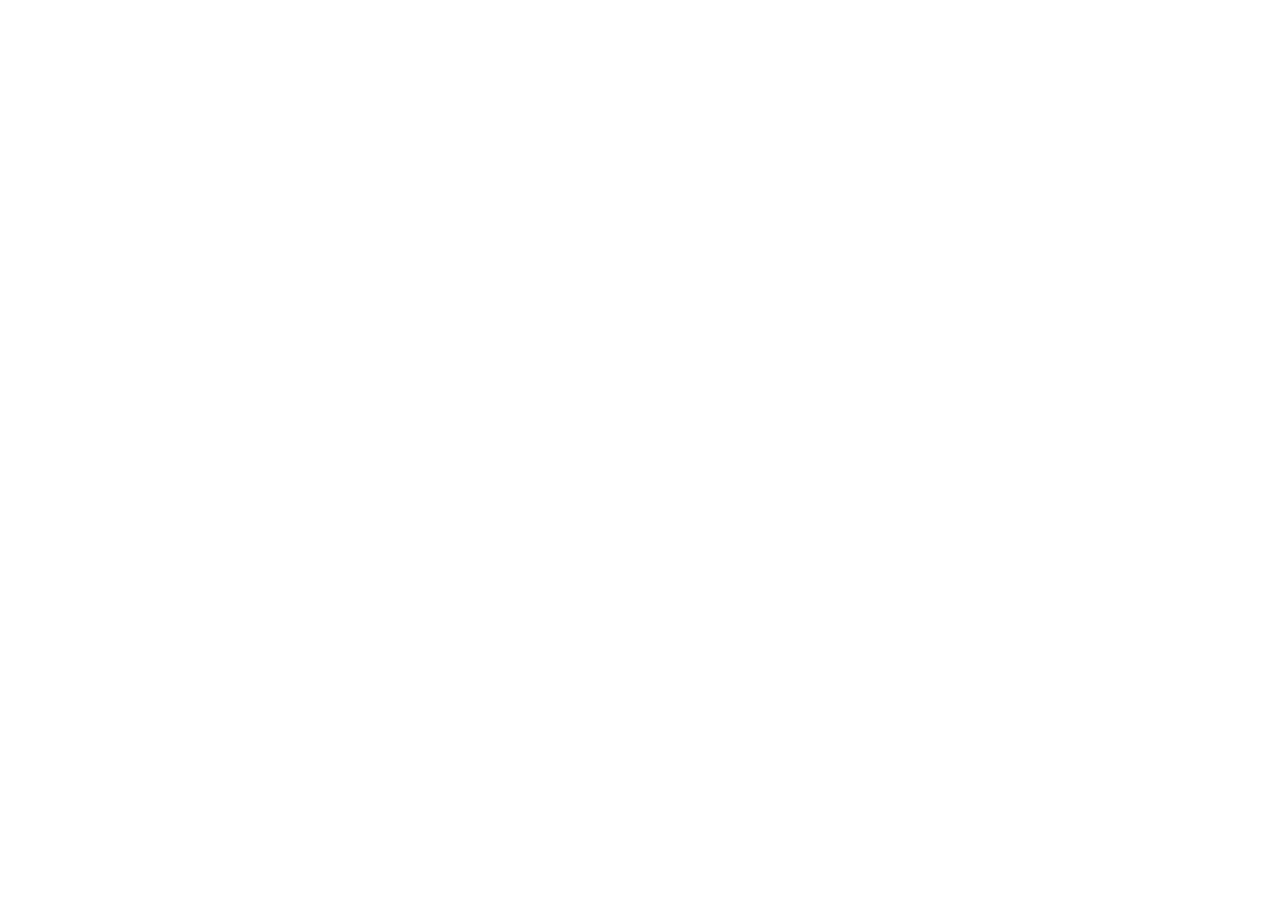
==== app/index.html @ faef858a "fix homepage" ====
<!DOCTYPE html>
<html lang="vi">

<head>
  <meta charset="UTF-8">
  <meta name="viewport" content="width=device-width, initial-scale=1.0">
  <title>Quản Lý Cửa Hàng - Fixed Header Table</title>
  <link rel="stylesheet" href="https://cdnjs.cloudflare.com/ajax/libs/font-awesome/6.0.0/css/all.min.css">
  <style>
    :root {
      --primary-color: #3498db;
      --dark-color: #2c3e50;
      --bg-color: #f4f7f6;
      --white: #ffffff;
      --sidebar-width: 260px;
    }

    * {
      margin: 0;
      padding: 0;
      box-sizing: border-box;
      font-family: 'Segoe UI', sans-serif;
    }

    body {
      background-color: var(--bg-color);
      overflow-x: hidden;
    }

    .container {
      display: flex;
      min-height: 100vh;
    }

    /* Sidebar */
    .sidebar {
      width: var(--sidebar-width);
      background: var(--dark-color);
      color: white;
      padding: 25px;
      position: fixed;
      height: 100vh;
      left: 0;
      z-index: 1000;
      transition: 0.3s;
    }

    .sidebar h2 {
      margin-bottom: 30px;
      text-align: center;
      color: var(--primary-color);
    }

    .sidebar ul {
      list-style: none;
    }

    .sidebar ul li {
      padding: 12px;
      cursor: pointer;
      border-radius: 8px;
      margin-bottom: 5px;
      display: flex;
      align-items: center;
    }

    .sidebar ul li i {
      margin-right: 15px;
    }

    .sidebar ul li.active {
      background: #34495e;
      color: var(--primary-color);
    }

    /* Main Content */
    .main-content {
      flex: 1;
      margin-left: var(--sidebar-width);
      padding: 25px;
      width: 100%;
      transition: 0.3s;
    }

    header {
      display: flex;
      justify-content: space-between;
      align-items: center;
      background: var(--white);
      padding: 15px 20px;
      border-radius: 10px;
      margin-bottom: 25px;
      box-shadow: 0 2px 10px rgba(0, 0, 0, 0.05);
    }

    .menu-btn {
      display: none;
      background: none;
      border: none;
      font-size: 1.4rem;
      cursor: pointer;
    }

    /* Stats Grid */
    .stats {
      display: grid;
      grid-template-columns: repeat(auto-fit, minmax(200px, 1fr));
      gap: 20px;
      margin-bottom: 25px;
    }

    .card {
      background: var(--white);
      padding: 20px;
      border-radius: 12px;
      box-shadow: 0 4px 6px rgba(0, 0, 0, 0.02);
    }

    .card h3 {
      font-size: 0.8rem;
      color: #7f8c8d;
      text-transform: uppercase;
    }

    .card p {
      font-size: 1.5rem;
      font-weight: bold;
      margin-top: 5px;
    }

    /* --- PHẦN FIX: TABLE CONTAINER --- */
    .table-section {
      background: var(--white);
      border-radius: 12px;
      box-shadow: 0 4px 6px rgba(0, 0, 0, 0.02);
      display: flex;
      flex-direction: column;
      max-height: 400px;
      /* Giới hạn chiều cao để thấy hiệu ứng cuộn */
    }

    .table-title {
      padding: 20px;
      background: var(--white);
      border-radius: 12px 12px 0 0;
      border-bottom: 1px solid #eee;
      position: sticky;
      top: 0;
      z-index: 10;
    }

    .table-wrapper {
      overflow-y: auto;
      /* Cuộn dọc cho dữ liệu */
      overflow-x: auto;
      /* Cuộn ngang cho mobile */
      flex: 1;
    }

    table {
      width: 100%;
      border-collapse: collapse;
      min-width: 600px;
    }

    /* Sticky Header cho Table */
    thead th {
      position: sticky;
      top: 0;
      /* Dính vào top của table-wrapper */
      background: #f8f9fa;
      z-index: 5;
      padding: 15px;
      text-align: left;
      color: #7f8c8d;
      font-size: 0.85rem;
      border-bottom: 2px solid #eee;
    }

    td {
      padding: 15px;
      border-bottom: 1px solid #eee;
      font-size: 0.95rem;
    }

    .status {
      padding: 4px 10px;
      border-radius: 20px;
      font-size: 0.75rem;
      background: #e8f5e9;
      color: #2e7d32;
      font-weight: bold;
    }

    /* Mobile Responsive */
    @media (max-width: 992px) {
      .sidebar {
        left: -100%;
      }

      .sidebar.active {
        left: 0;
      }

      .main-content {
        margin-left: 0;
      }

      .menu-btn {
        display: block;
      }
    }

    @media (max-width: 600px) {
      .stats {
        grid-template-columns: repeat(2, 1fr);
      }

      .table-section {
        max-height: 500px;
      }

      /* Tăng chiều cao trên mobile */
    }

    .overlay {
      display: none;
      position: fixed;
      top: 0;
      left: 0;
      width: 100%;
      height: 100%;
      background: rgba(0, 0, 0, 0.5);
      z-index: 999;
    }

    .overlay.active {
      display: block;
    }

    /* Loại bỏ định dạng mặc định của thẻ a trong sidebar */
    .sidebar ul li a {
      text-decoration: none;
      /* Bỏ gạch chân */
      color: inherit;
      /* Ăn theo màu chữ của thẻ li cha */
      display: block;
      /* Giúp người dùng bấm vào toàn bộ vùng của li chứ không chỉ mỗi chữ */
      width: 100%;
    }
  </style>
</head>

<body>

  <div class="overlay" id="overlay"></div>

  <div class="container">
    <div id="sidebar-container"></div>
    <!-- <aside class="sidebar" id="sidebar">
      <h2>ShopAdmin</h2>
      <ul>
        <li class="active">
          <a href="./index.html"><i class="fas fa-home"></i> Tổng quan</a>
        </li>
        <li>
          <a href="./products/index.html"><i class="fas fa-box"></i> Sản phẩm</a>
        </li>
        <li>
          <a href="./orders/index.html"><i class="fas fa-shopping-bag"></i> Đơn hàng</a>
        </li>
        <li>
          <a href="./customers/index.html"><i class="fas fa-users"></i> Khách hàng</a>
        </li>
        <li>
          <a href="./reports/index.html"><i class="fas fa-chart-line"></i> Báo cáo</a>
        </li>
      </ul>
    </aside> -->

    <main class="main-content">
      <header>
        <button class="menu-btn" id="menuToggle"><i class="fas fa-bars"></i></button>
        <div class="user"><strong>Admin</strong> <i class="fas fa-user-circle"></i></div>
      </header>

      <section class="stats">
        <div class="card">
          <h3>Doanh thu</h3>
          <p>2.500.000đ</p>
        </div>
        <div class="card">
          <h3>Đơn mới</h3>
          <p>12</p>
        </div>
      </section>

      <section class="table-section">
        <div class="table-title">
          <h3>Đơn hàng gần đây</h3>
        </div>
        <div class="table-wrapper">
          <table>
            <thead>
              <tr>
                <th>Mã đơn</th>
                <th>Khách hàng</th>
                <th>Trạng thái</th>
                <th>Tổng tiền</th>
              </tr>
            </thead>
            <tbody>
              <tr>
                <td>#1234</td>
                <td>Anh Tuấn</td>
                <td><span class="status">Thành công</span></td>
                <td>500.000đ</td>
              </tr>
              <tr>
                <td>#1235</td>
                <td>Chị Lan</td>
                <td><span class="status">Thành công</span></td>
                <td>1.200.000đ</td>
              </tr>
              <tr>
                <td>#1236</td>
                <td>Minh Hoàng</td>
                <td><span class="status">Thành công</span></td>
                <td>350.000đ</td>
              </tr>
              <tr>
                <td>#1237</td>
                <td>Thu Hà</td>
                <td><span class="status">Thành công</span></td>
                <td>900.000đ</td>
              </tr>
              <tr>
                <td>#1238</td>
                <td>Quốc Anh</td>
                <td><span class="status">Thành công</span></td>
                <td>1.500.000đ</td>
              </tr>
              <tr>
                <td>#1239</td>
                <td>Bảo Ngọc</td>
                <td><span class="status">Thành công</span></td>
                <td>750.000đ</td>
              </tr>
              <tr>
                <td>#1240</td>
                <td>Hữu Thắng</td>
                <td><span class="status">Thành công</span></td>
                <td>2.100.000đ</td>
              </tr>
              <tr>
                <td>#1241</td>
                <td>Thanh Trúc</td>
                <td><span class="status">Thành công</span></td>
                <td>480.000đ</td>
              </tr>
            </tbody>
          </table>
        </div>
      </section>
    </main>
  </div>
  <script type="module" src="./home/main.js"></script>
  <script src="./components/sidebar/sidebar.js">
    // const menuToggle = document.getElementById('menuToggle');
    // const sidebar = document.getElementById('sidebar');
    // const overlay = document.getElementById('overlay');

    // function toggleMenu() {
    //   sidebar.classList.toggle('active');
    //   overlay.classList.toggle('active');
    // }

    // menuToggle.addEventListener('click', toggleMenu);
    // overlay.addEventListener('click', toggleMenu);

  </script>


</body>

</html>
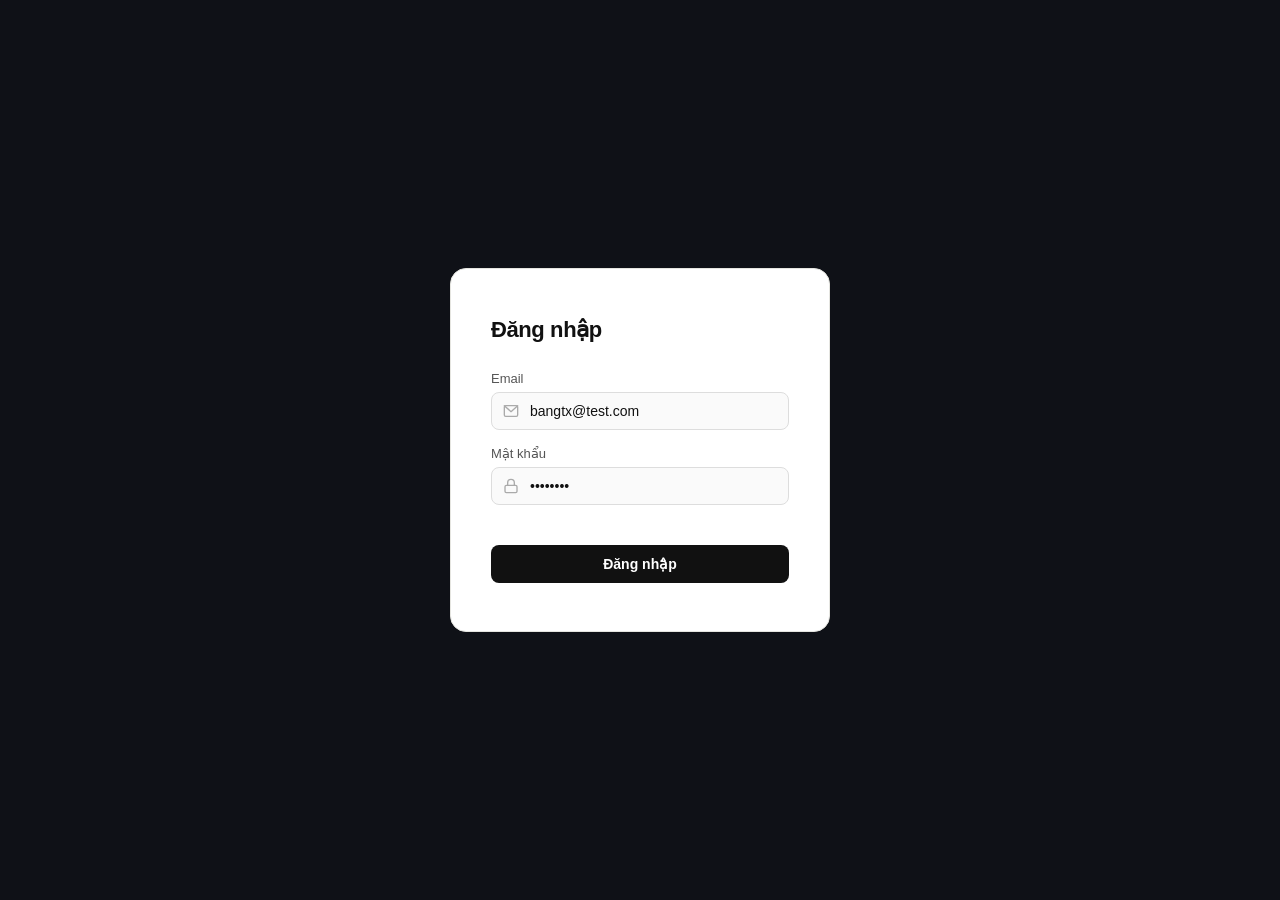
==== commit 8e2d4dca: "fix done sidebar" ====
--- a/app/index.html
+++ b/app/index.html
@@ -46,7 +46,7 @@
     }
 
     .sidebar h2 {
-      margin-bottom: 30px;
+      margin-bottom: 40px;
       text-align: center;
       color: var(--primary-color);
     }
@@ -257,7 +257,7 @@
 
   <div class="container">
     <div id="sidebar-container"></div>
-    <!-- <aside class="sidebar" id="sidebar">
+    <aside class="sidebar" id="sidebar">
       <h2>ShopAdmin</h2>
       <ul>
         <li class="active">
@@ -276,7 +276,7 @@
           <a href="./reports/index.html"><i class="fas fa-chart-line"></i> Báo cáo</a>
         </li>
       </ul>
-    </aside> -->
+    </aside>
 
     <main class="main-content">
       <header>
@@ -287,11 +287,11 @@
       <section class="stats">
         <div class="card">
           <h3>Doanh thu</h3>
-          <p>2.500.000đ</p>
+          <p id="stat-revenue">0đ</p>
         </div>
         <div class="card">
           <h3>Đơn mới</h3>
-          <p>12</p>
+          <p id="stat-new-orders">0</p>
         </div>
       </section>
 
@@ -309,63 +309,14 @@
                 <th>Tổng tiền</th>
               </tr>
             </thead>
-            <tbody>
-              <tr>
-                <td>#1234</td>
-                <td>Anh Tuấn</td>
-                <td><span class="status">Thành công</span></td>
-                <td>500.000đ</td>
-              </tr>
-              <tr>
-                <td>#1235</td>
-                <td>Chị Lan</td>
-                <td><span class="status">Thành công</span></td>
-                <td>1.200.000đ</td>
-              </tr>
-              <tr>
-                <td>#1236</td>
-                <td>Minh Hoàng</td>
-                <td><span class="status">Thành công</span></td>
-                <td>350.000đ</td>
-              </tr>
-              <tr>
-                <td>#1237</td>
-                <td>Thu Hà</td>
-                <td><span class="status">Thành công</span></td>
-                <td>900.000đ</td>
-              </tr>
-              <tr>
-                <td>#1238</td>
-                <td>Quốc Anh</td>
-                <td><span class="status">Thành công</span></td>
-                <td>1.500.000đ</td>
-              </tr>
-              <tr>
-                <td>#1239</td>
-                <td>Bảo Ngọc</td>
-                <td><span class="status">Thành công</span></td>
-                <td>750.000đ</td>
-              </tr>
-              <tr>
-                <td>#1240</td>
-                <td>Hữu Thắng</td>
-                <td><span class="status">Thành công</span></td>
-                <td>2.100.000đ</td>
-              </tr>
-              <tr>
-                <td>#1241</td>
-                <td>Thanh Trúc</td>
-                <td><span class="status">Thành công</span></td>
-                <td>480.000đ</td>
-              </tr>
-            </tbody>
+            <tbody id="recent-orders-table"></tbody>
           </table>
         </div>
       </section>
     </main>
   </div>
   <script type="module" src="./home/main.js"></script>
-  <script src="./components/sidebar/sidebar.js">
+  <!-- <script src="sidebar/sidebar.js" type="module">
     // const menuToggle = document.getElementById('menuToggle');
     // const sidebar = document.getElementById('sidebar');
     // const overlay = document.getElementById('overlay');
@@ -374,6 +325,11 @@
     //   sidebar.classList.toggle('active');
     //   overlay.classList.toggle('active');
     // }
+  </script> -->
+  <script type="module" src="customers/main.js">
+    const menuToggle = document.getElementById('menuToggle');
+    const sidebar = document.getElementById('sidebar');
+    const overlay = document.getElementById('overlay');
 
     // menuToggle.addEventListener('click', toggleMenu);
     // overlay.addEventListener('click', toggleMenu);
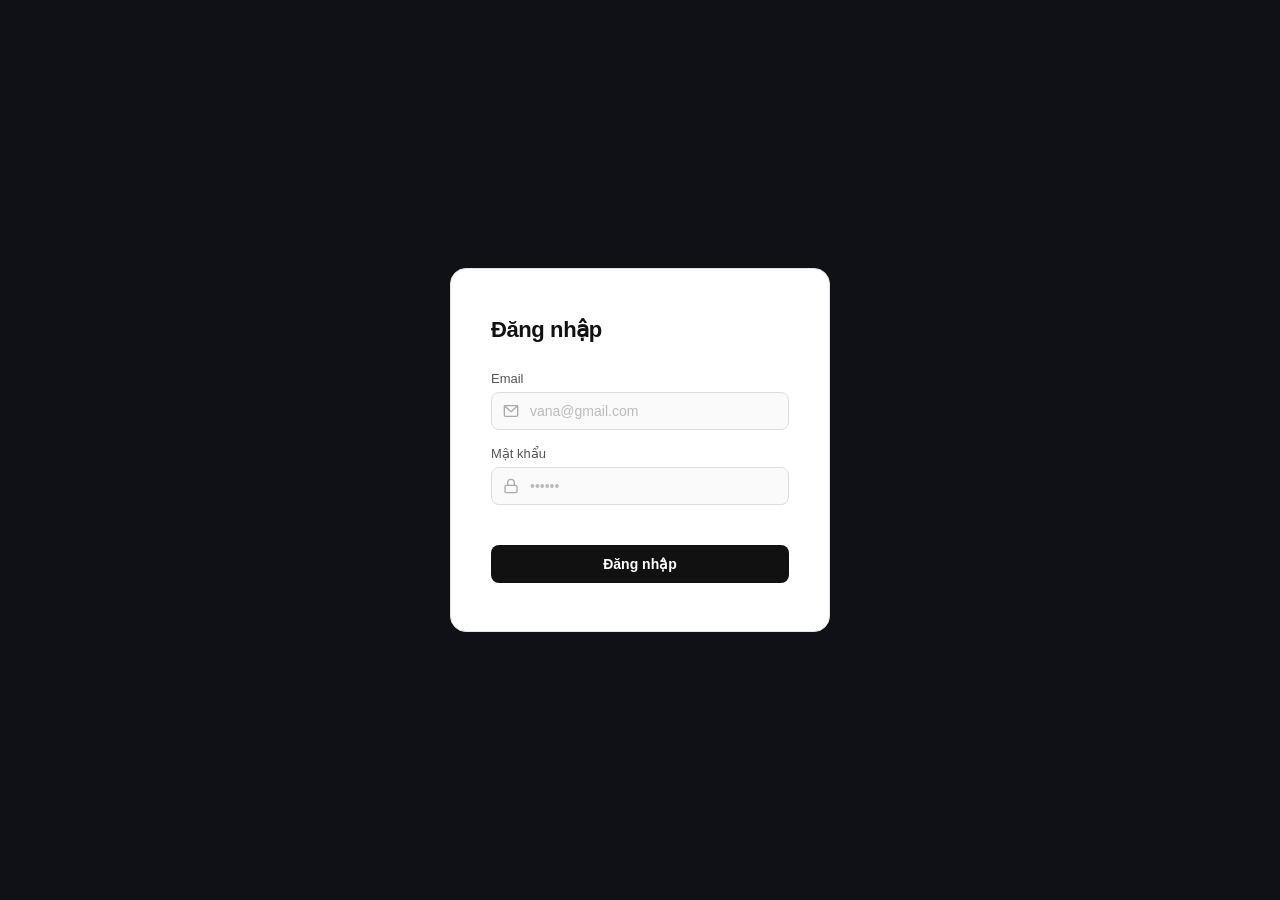
==== commit 40748e80: "fix logout done" ====
--- a/app/index.html
+++ b/app/index.html
@@ -56,7 +56,7 @@
     }
 
     .sidebar ul li {
-      padding: 12px;
+      padding: 15px;
       cursor: pointer;
       border-radius: 8px;
       margin-bottom: 5px;
@@ -65,9 +65,11 @@
     }
 
     .sidebar ul li i {
-      margin-right: 15px;
-    }
-
+      margin-right: 12px;
+      width: 20px;
+    }
+
+    .sidebar ul li:hover,
     .sidebar ul li.active {
       background: #34495e;
       color: var(--primary-color);
@@ -241,11 +243,8 @@
     /* Loại bỏ định dạng mặc định của thẻ a trong sidebar */
     .sidebar ul li a {
       text-decoration: none;
-      /* Bỏ gạch chân */
       color: inherit;
-      /* Ăn theo màu chữ của thẻ li cha */
       display: block;
-      /* Giúp người dùng bấm vào toàn bộ vùng của li chứ không chỉ mỗi chữ */
       width: 100%;
     }
   </style>
@@ -282,6 +281,10 @@
       <header>
         <button class="menu-btn" id="menuToggle"><i class="fas fa-bars"></i></button>
         <div class="user"><strong>Admin</strong> <i class="fas fa-user-circle"></i></div>
+        <div class="logout" style="cursor: pointer;">
+          <strong>LogOut</strong>
+          <i class="fas fa-sign-out-alt"></i>
+        </div>
       </header>
 
       <section class="stats">
@@ -290,7 +293,7 @@
           <p id="stat-revenue">0đ</p>
         </div>
         <div class="card">
-          <h3>Đơn mới</h3>
+          <h3>Đơn mới hôm nay</h3>
           <p id="stat-new-orders">0</p>
         </div>
       </section>
@@ -303,6 +306,7 @@
           <table>
             <thead>
               <tr>
+                <th>Ngày tạo đơn</th>
                 <th>Mã đơn</th>
                 <th>Khách hàng</th>
                 <th>Trạng thái</th>
